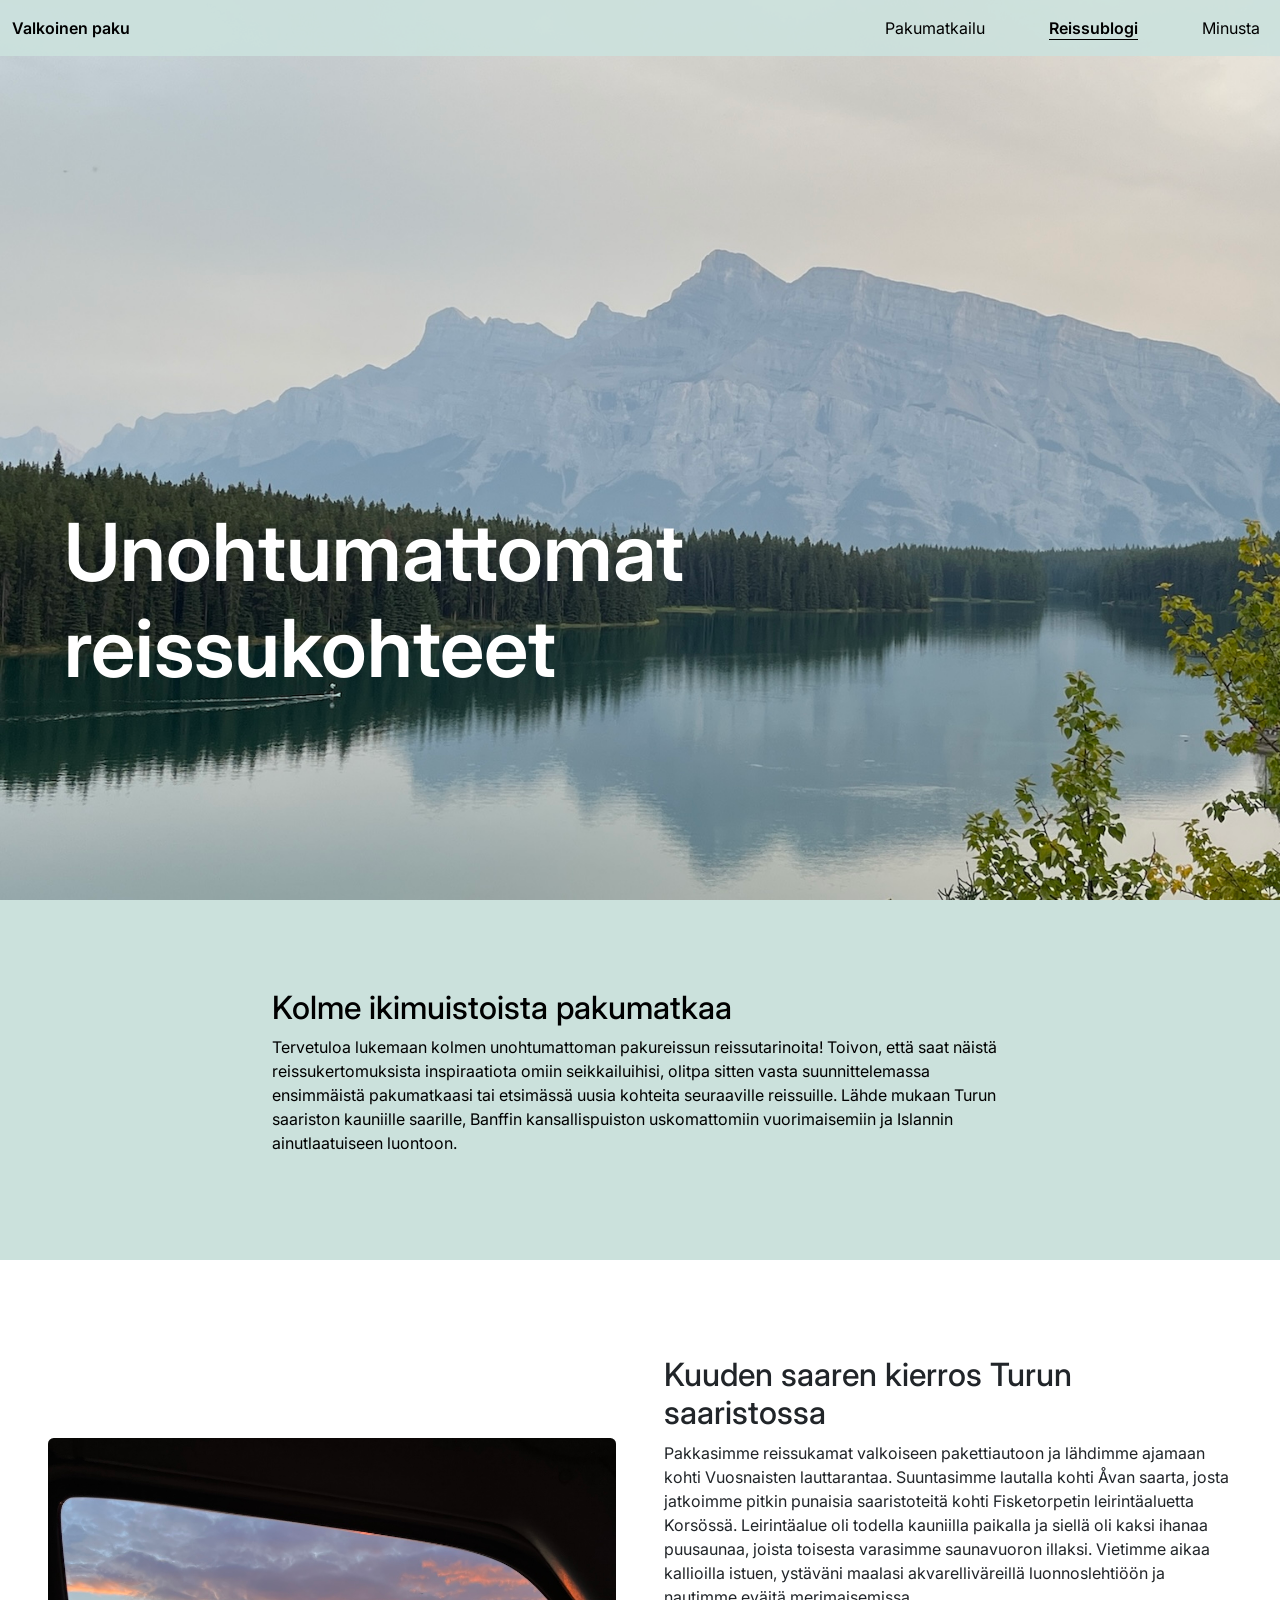
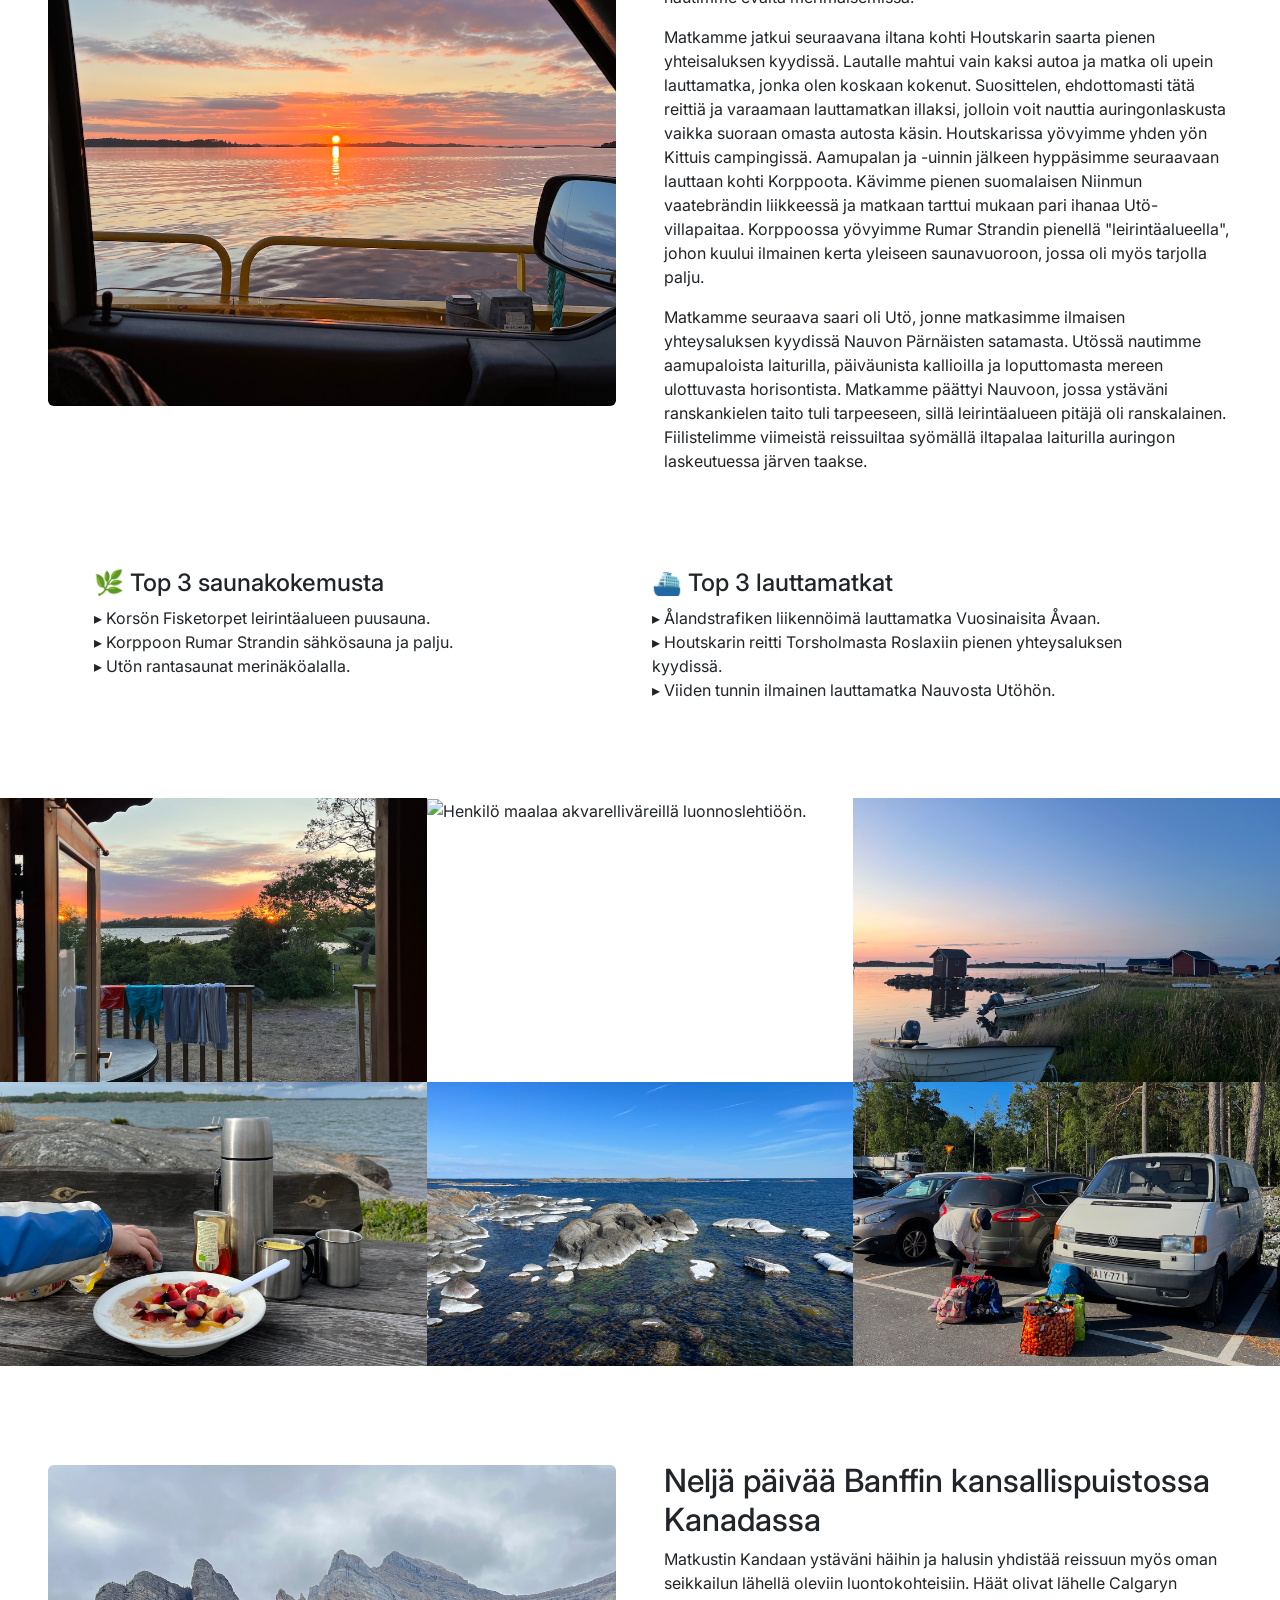
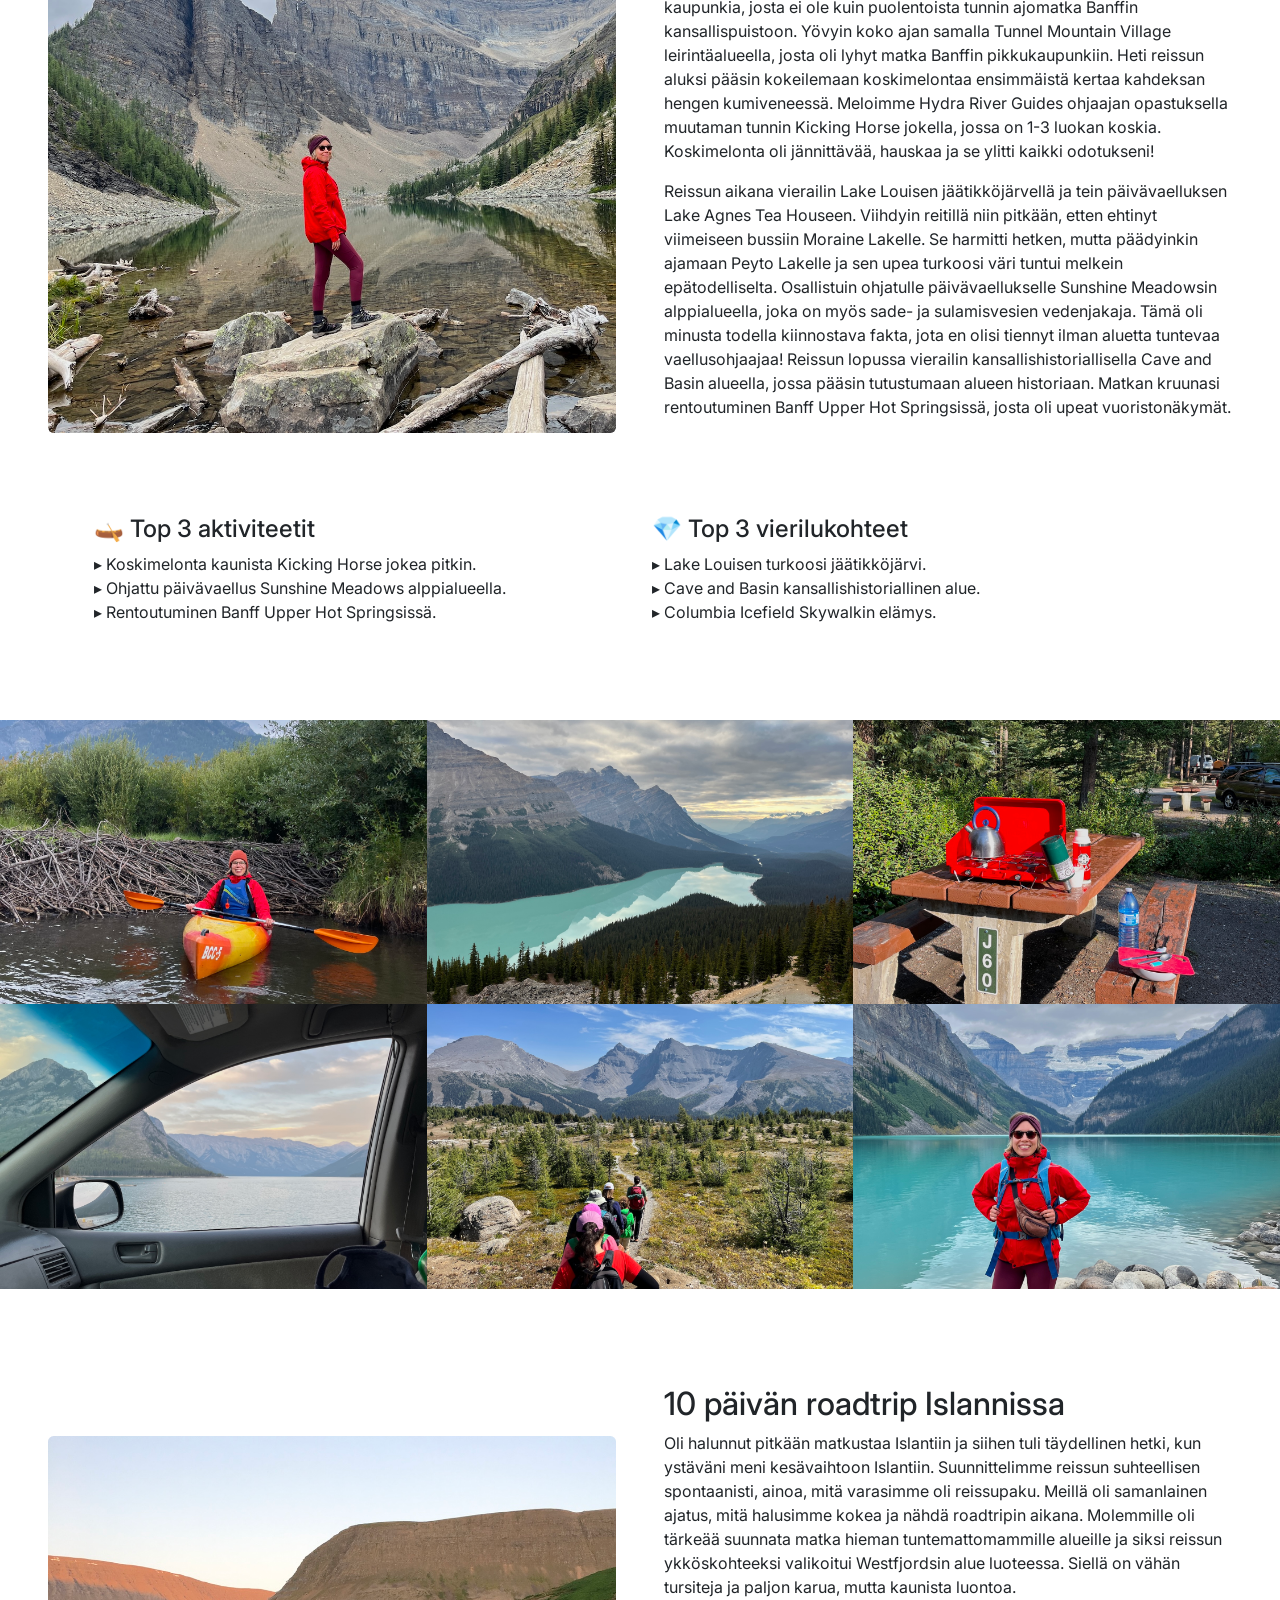
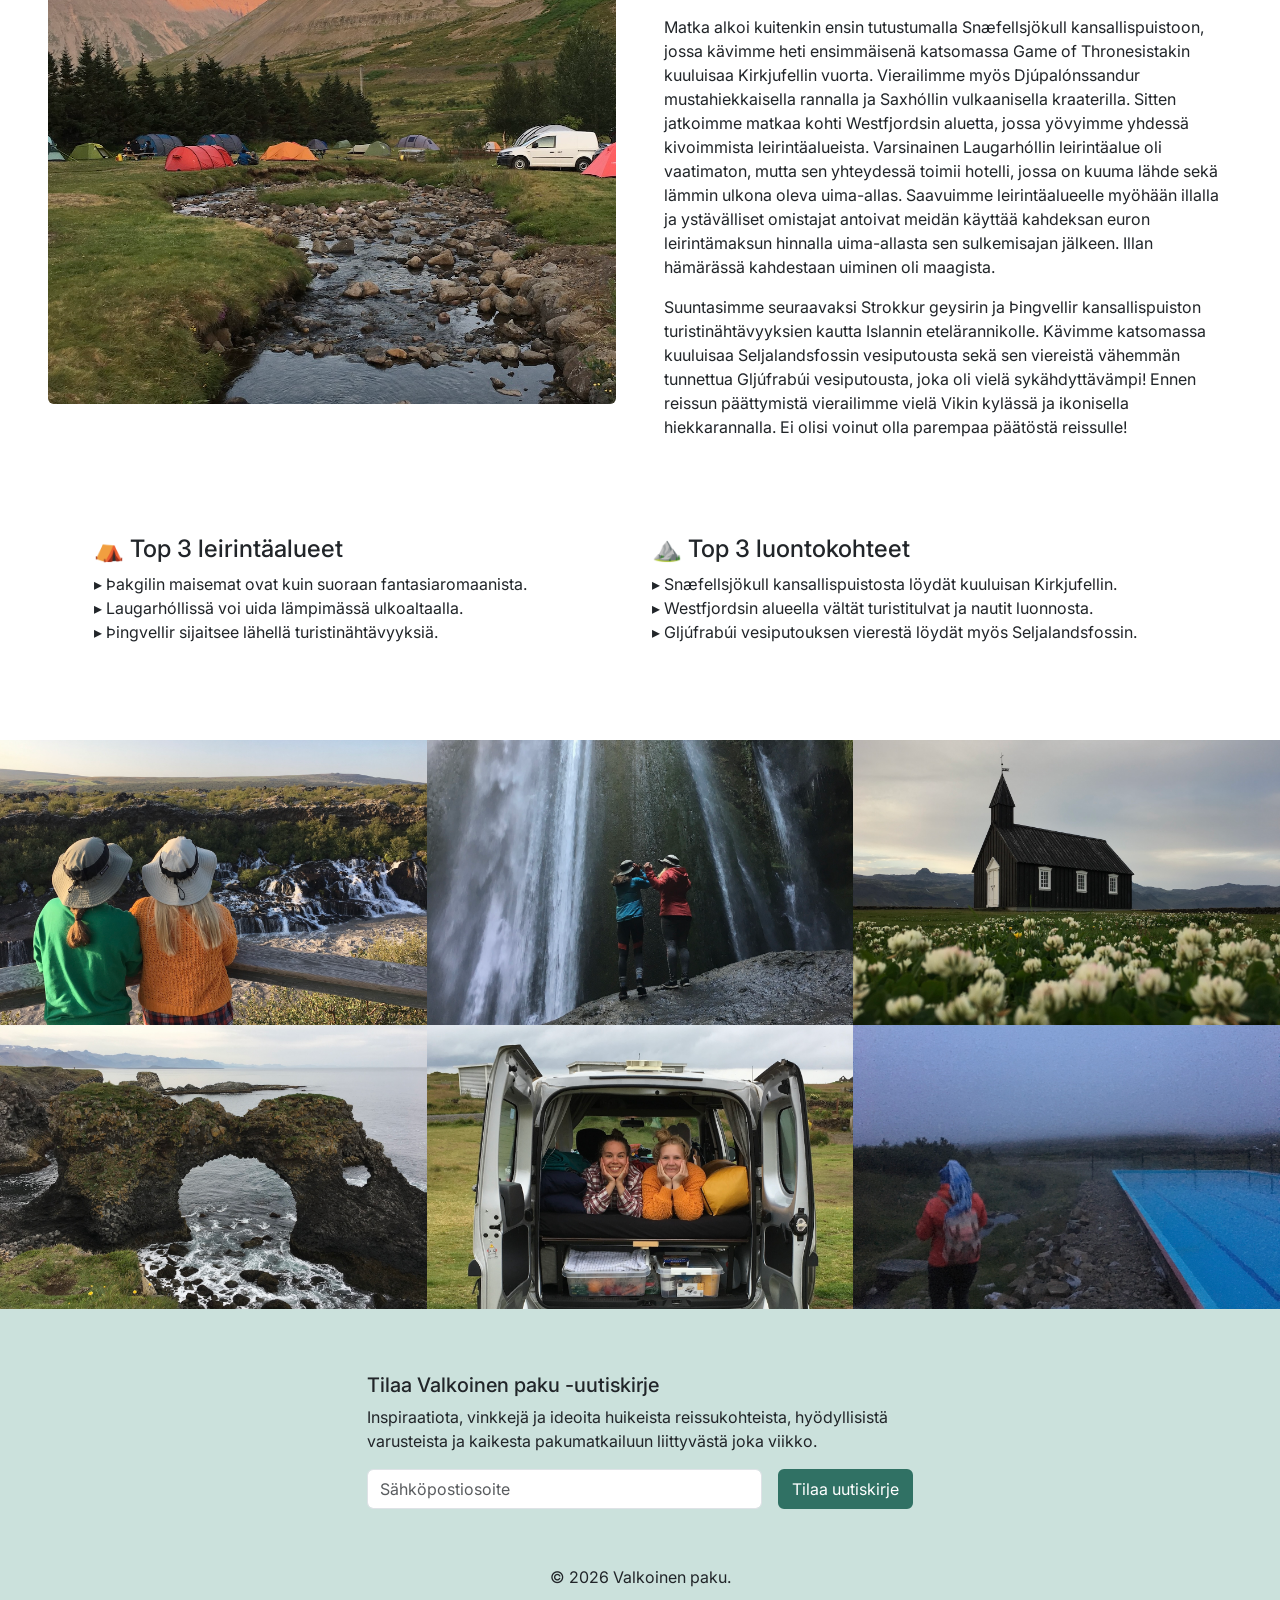
==== reissublogi.html @ 9f878c2d "Verkkosivuprojektin valmis versio." ====
<!doctype html>
<html lang="fi">
  <head>
    <meta charset="UTF-8" />
    <meta name="viewport" content="width=device-width, initial-scale=1.0" />
    <title>Valkoinen paku</title>
    <link
      href="https://cdn.jsdelivr.net/npm/bootstrap@5.3.8/dist/css/bootstrap.min.css"
      rel="stylesheet"
      integrity="sha384-sRIl4kxILFvY47J16cr9ZwB07vP4J8+LH7qKQnuqkuIAvNWLzeN8tE5YBujZqJLB"
      crossorigin="anonymous"
    />
    <link rel="preconnect" href="https://fonts.googleapis.com" />
    <link rel="preconnect" href="https://fonts.gstatic.com" crossorigin />
    <link
      href="https://fonts.googleapis.com/css2?family=Inter:ital,opsz,wght@0,14..32,100..900;1,14..32,100..900&display=swap"
      rel="stylesheet"
    />
    <link rel="stylesheet" href="./styles/styles.css" />
  </head>
  <body>
    <header class="hero-reissublogi">
      <!-------------------------- Navigation -------------------------->
      <nav class="navbar navbar-expand-md fixed-top">
        <div class="container-fluid">
          <a class="navbar-brand" href="./index.html">Valkoinen paku</a>
          <button
            class="navbar-toggler border-0 p-0"
            type="button"
            data-bs-toggle="collapse"
            data-bs-target="#navbarSupportedContent"
            aria-controls="navbarSupportedContent"
            aria-expanded="false"
            aria-label="Toggle navigation"
          >
            <span class="navbar-toggler-icon"></span>
          </button>
          <div class="collapse navbar-collapse" id="navbarSupportedContent">
            <ul
              class="navbar-nav ms-auto align-items-end mb-2 mb-lg-0 gap-md-5"
            >
              <li class="nav-item">
                <a class="nav-link" href="./pakumatkailu.html">Pakumatkailu</a>
              </li>
              <li class="nav-item">
                <a
                  class="nav-link active"
                  aria-current="page"
                  href="./reissublogi.html"
                  >Reissublogi</a
                >
              </li>
              <li class="nav-item">
                <a class="nav-link" href="./minusta.html">Minusta</a>
              </li>
            </ul>
          </div>
        </div>
      </nav>

      <!-------------------------- Hero text -------------------------->
      <h1 class="hero-text">
        Unohtumattomat <br />
        reissukohteet
      </h1>
    </header>
    <main>
      <!-------------------------- Kolme ikimuistoista pakumatkaa -------------------------->
      <section
        class="reissublogi-pakumatkat d-flex align-items-center text-left mb-5"
      >
        <div class="container">
          <div class="row">
            <div class="col-12 col-md-10 col-lg-8 mx-auto">
              <h2>Kolme ikimuistoista pakumatkaa</h2>
              <p>
                Tervetuloa lukemaan kolmen unohtumattoman pakureissun
                reissutarinoita! Toivon, että saat näistä reissukertomuksista
                inspiraatiota omiin seikkailuihisi, olitpa sitten vasta
                suunnittelemassa ensimmäistä pakumatkaasi tai etsimässä uusia
                kohteita seuraaville reissuille. Lähde mukaan Turun saariston
                kauniille saarille, Banffin kansallispuiston uskomattomiin
                vuorimaisemiin ja Islannin ainutlaatuiseen luontoon.
              </p>
            </div>
          </div>
        </div>
      </section>
      <!-------------------------- Turun saaristo kuva & teksti -------------------------->
      <section class="reissublogi-suomi">
        <div class="container-fluid pt-5 ps-5 pe-5">
          <div class="row align-items-center g-3 g-md-5">
            <div class="col-12 col-lg-6">
              <img
                src="./images/Card_Turun_saaristo.JPG"
                class="img-fluid img-vh"
                alt="Auringonlasku merimaisemaan lautalla olevan auton ikkunasta."
              />
            </div>
            <div class="col-12 col-lg-6">
              <h2>Kuuden saaren kierros Turun saaristossa</h2>
              <p>
                Pakkasimme reissukamat valkoiseen pakettiautoon ja lähdimme
                ajamaan kohti Vuosnaisten lauttarantaa. Suuntasimme lautalla
                kohti Åvan saarta, josta jatkoimme pitkin punaisia saaristoteitä
                kohti Fisketorpetin leirintäaluetta Korsössä. Leirintäalue oli
                todella kauniilla paikalla ja siellä oli kaksi ihanaa puusaunaa,
                joista toisesta varasimme saunavuoron illaksi. Vietimme aikaa
                kallioilla istuen, ystäväni maalasi akvarelliväreillä
                luonnoslehtiöön ja nautimme eväitä merimaisemissa.
              </p>
              <p>
                Matkamme jatkui seuraavana iltana kohti Houtskarin saarta pienen
                yhteisaluksen kyydissä. Lautalle mahtui vain kaksi autoa ja
                matka oli upein lauttamatka, jonka olen koskaan kokenut.
                Suosittelen, ehdottomasti tätä reittiä ja varaamaan lauttamatkan
                illaksi, jolloin voit nauttia auringonlaskusta vaikka suoraan
                omasta autosta käsin. Houtskarissa yövyimme yhden yön Kittuis
                campingissä. Aamupalan ja -uinnin jälkeen hyppäsimme seuraavaan
                lauttaan kohti Korppoota. Kävimme pienen suomalaisen Niinmun
                vaatebrändin liikkeessä ja matkaan tarttui mukaan pari ihanaa
                Utö-villapaitaa. Korppoossa yövyimme Rumar Strandin pienellä
                "leirintäalueella", johon kuului ilmainen kerta yleiseen
                saunavuoroon, jossa oli myös tarjolla palju.
              </p>
              <p>
                Matkamme seuraava saari oli Utö, jonne matkasimme ilmaisen
                yhteysaluksen kyydissä Nauvon Pärnäisten satamasta. Utössä
                nautimme aamupaloista laiturilla, päiväunista kallioilla ja
                loputtomasta mereen ulottuvasta horisontista. Matkamme päättyi
                Nauvoon, jossa ystäväni ranskankielen taito tuli tarpeeseen,
                sillä leirintäalueen pitäjä oli ranskalainen. Fiilistelimme
                viimeistä reissuiltaa syömällä iltapalaa laiturilla auringon
                laskeutuessa järven taakse.
              </p>
            </div>
          </div>
        </div>
        <!-------------------------- Turun saaristo lista -------------------------->
        <div class="container reissublogi-lista-osio">
          <div class="row align-items-start text-left mx-auto">
            <div class="col-12 col-md-6">
              <h4>🌿 Top 3 saunakokemusta</h4>
              <ul class="reissublogi-lista">
                <li>▸ Korsön Fisketorpet leirintäalueen puusauna.</li>
                <li>▸ Korppoon Rumar Strandin sähkösauna ja palju.</li>
                <li>▸ Utön rantasaunat merinäköalalla.</li>
              </ul>
            </div>
            <div class="col-12 col-md-6">
              <h4>⛴️ Top 3 lauttamatkat</h4>
              <ul class="reissublogi-lista">
                <li>
                  ▸ Ålandstrafiken liikennöimä lauttamatka Vuosinaisita Åvaan.
                </li>
                <li>
                  ▸ Houtskarin reitti Torsholmasta Roslaxiin pienen
                  yhteysaluksen kyydissä.
                </li>
                <li>▸ Viiden tunnin ilmainen lauttamatka Nauvosta Utöhön.</li>
              </ul>
            </div>
          </div>
        </div>
        <!-------------------------- Turun saaristo kuvagalleria -------------------------->
        <div class="container-fluid p-0 pb-5">
          <div class="row g-0">
            <div class="col-12 col-md-4">
              <img
                src="./images/Saaristo_kuvagalleria_1.JPG"
                class="img-fluid img-gallery-img"
                alt="Avoimesta oviaukosta näkyy auringonlasku saaristomaisemaan."
              />
            </div>
            <div class="col-12 col-md-4">
              <img
                src="./images/Saaristo_kuvagalleria_2.JPG"
                class="img-fluid img-gallery-img"
                alt="Henkilö maalaa akvarelliväreillä luonnoslehtiöön."
              />
            </div>
            <div class="col-12 col-md-4">
              <img
                src="./images/Saaristo_kuvagalleria_3.JPG"
                class="img-fluid img-gallery-img"
                alt="Saaristomaisema auringonlaskun aikaan."
              />
            </div>
            <div class="col-12 col-md-4">
              <img
                src="./images/Saaristo_kuvagalleria_4.JPG"
                class="img-fluid img-gallery-img"
                alt="Eväät puisella ulkopöydällä, taustalla merimaisema."
              />
            </div>
            <div class="col-12 col-md-4">
              <img
                src="./images/Saaristo_kuvagalleria_5.JPG"
                class="img-fluid img-gallery-img"
                alt="Kallioinen saairiston rannikko."
              />
            </div>
            <div class="col-12 col-md-4">
              <img
                src="./images/Saaristo_kuvagalleria_6.JPG"
                class="img-fluid img-gallery-img"
                alt="Henkilö matkatavaroiden kanssa pakettiauton edessä."
              />
            </div>
          </div>
        </div>
      </section>

      <!-------------------------- Kanada kuva & teksti -------------------------->
      <section class="reissublogi-kanada">
        <div class="container-fluid pt-5 ps-5 pe-5">
          <div class="row align-items-center g-3 g-md-5">
            <div class="col-12 col-lg-6">
              <img
                src="./images/Card_Kanada.JPG"
                class="img-fluid img-vh"
                alt="Henkilö seisoo kivellä vuorijärven rannalla."
              />
            </div>
            <div class="col-12 col-lg-6">
              <h2>Neljä päivää Banffin kansallispuistossa Kanadassa</h2>
              <p>
                Matkustin Kandaan ystäväni häihin ja halusin yhdistää reissuun
                myös oman seikkailun lähellä oleviin luontokohteisiin. Häät
                olivat lähelle Calgaryn kaupunkia, josta ei ole kuin
                puolentoista tunnin ajomatka Banffin kansallispuistoon. Yövyin
                koko ajan samalla Tunnel Mountain Village leirintäalueella,
                josta oli lyhyt matka Banffin pikkukaupunkiin. Heti reissun
                aluksi pääsin kokeilemaan koskimelontaa ensimmäistä kertaa
                kahdeksan hengen kumiveneessä. Meloimme Hydra River Guides
                ohjaajan opastuksella muutaman tunnin Kicking Horse jokella,
                jossa on 1-3 luokan koskia. Koskimelonta oli jännittävää,
                hauskaa ja se ylitti kaikki odotukseni!
              </p>
              <p>
                Reissun aikana vierailin Lake Louisen jäätikköjärvellä ja tein
                päivävaelluksen Lake Agnes Tea Houseen. Viihdyin reitillä niin
                pitkään, etten ehtinyt viimeiseen bussiin Moraine Lakelle. Se
                harmitti hetken, mutta päädyinkin ajamaan Peyto Lakelle ja sen
                upea turkoosi väri tuntui melkein epätodelliselta. Osallistuin
                ohjatulle päivävaellukselle Sunshine Meadowsin alppialueella,
                joka on myös sade- ja sulamisvesien vedenjakaja. Tämä oli
                minusta todella kiinnostava fakta, jota en olisi tiennyt ilman
                aluetta tuntevaa vaellusohjaajaa! Reissun lopussa vierailin
                kansallishistoriallisella Cave and Basin alueella, jossa pääsin
                tutustumaan alueen historiaan. Matkan kruunasi rentoutuminen
                Banff Upper Hot Springsissä, josta oli upeat vuoristonäkymät.
              </p>
            </div>
          </div>
        </div>
        <!-------------------------- Kanada lista -------------------------->
        <div class="container reissublogi-lista-osio">
          <div class="row align-items-start text-left mx-auto">
            <div class="col-12 col-md-6">
              <h4>🛶 Top 3 aktiviteetit</h4>
              <ul class="reissublogi-lista">
                <li>▸ Koskimelonta kaunista Kicking Horse jokea pitkin.</li>
                <li>▸ Ohjattu päivävaellus Sunshine Meadows alppialueella.</li>
                <li>▸ Rentoutuminen Banff Upper Hot Springsissä.</li>
              </ul>
            </div>
            <div class="col-12 col-md-6">
              <h4>💎 Top 3 vierilukohteet</h4>
              <ul class="reissublogi-lista">
                <li>▸ Lake Louisen turkoosi jäätikköjärvi.</li>
                <li>▸ Cave and Basin kansallishistoriallinen alue.</li>
                <li>▸ Columbia Icefield Skywalkin elämys.</li>
              </ul>
            </div>
          </div>
        </div>
        <!-------------------------- Kanada kuvagalleria -------------------------->
        <div class="container-fluid p-0 pb-5">
          <div class="row g-0">
            <div class="col-12 col-md-4">
              <img
                src="./images/Kanada_kuvagalleria_1.jpeg"
                class="img-fluid img-gallery-img"
                alt="Henkilö hymyilee ja istuu kajakissa, taustalla pato."
              />
            </div>
            <div class="col-12 col-md-4">
              <img
                src="./images/Kanada_kuvagalleria_2.JPG"
                class="img-fluid img-gallery-img"
                alt="Maisema Peyto Lake jäätikköjärvestä."
              />
            </div>
            <div class="col-12 col-md-4">
              <img
                src="./images/Kanada_kuvagalleria_3.JPG"
                class="img-fluid img-gallery-img"
                alt="Punainen retkikeitin leiripöydällä metsäisellä leirintäalueella."
              />
            </div>
            <div class="col-12 col-md-4">
              <img
                src="./images/Kanada_kuvagalleria_4.JPG"
                class="img-fluid img-gallery-img"
                alt="Vuoristoinen järvimaisema auton ikkunasta."
              />
            </div>
            <div class="col-12 col-md-4">
              <img
                src="./images/Kanada_kuvagalleria_5.JPG"
                class="img-fluid img-gallery-img"
                alt="Vaellusryhmä kävelee vuoristopolulla, taustalla vuorimaisema."
              />
            </div>
            <div class="col-12 col-md-4">
              <img
                src="./images/Kanada_kuvagalleria_6.JPG"
                class="img-fluid img-gallery-img"
                alt="Henkilö hymyilee ja seisoo turkoosin vuorijärven rannalla."
              />
            </div>
          </div>
        </div>
      </section>

      <!-------------------------- Islanti kuva & teksti -------------------------->
      <section class="reissublogi-islanti">
        <div class="container-fluid pt-5 ps-5 pe-5">
          <div class="row align-items-center g-3 g-md-5">
            <div class="col-12 col-lg-6">
              <img
                src="./images/Card_Islanti.JPG"
                class="img-fluid img-vh"
                alt="Leirintäalue vuorilaaksossa, jossa virtaa kivinen puro."
              />
            </div>
            <div class="col-12 col-lg-6">
              <h2>10 päivän roadtrip Islannissa</h2>
              <p>
                Oli halunnut pitkään matkustaa Islantiin ja siihen tuli
                täydellinen hetki, kun ystäväni meni kesävaihtoon Islantiin.
                Suunnittelimme reissun suhteellisen spontaanisti, ainoa, mitä
                varasimme oli reissupaku. Meillä oli samanlainen ajatus, mitä
                halusimme kokea ja nähdä roadtripin aikana. Molemmille oli
                tärkeää suunnata matka hieman tuntemattomammille alueille ja
                siksi reissun ykköskohteeksi valikoitui Westfjordsin alue
                luoteessa. Siellä on vähän tursiteja ja paljon karua, mutta
                kaunista luontoa.
              </p>
              <p>
                Matka alkoi kuitenkin ensin tutustumalla Snæfellsjökull
                kansallispuistoon, jossa kävimme heti ensimmäisenä katsomassa
                Game of Thronesistakin kuuluisaa Kirkjufellin vuorta.
                Vierailimme myös Djúpalónssandur mustahiekkaisella rannalla ja
                Saxhóllin vulkaanisella kraaterilla. Sitten jatkoimme matkaa
                kohti Westfjordsin aluetta, jossa yövyimme yhdessä kivoimmista
                leirintäalueista. Varsinainen Laugarhóllin leirintäalue oli
                vaatimaton, mutta sen yhteydessä toimii hotelli, jossa on kuuma
                lähde sekä lämmin ulkona oleva uima-allas. Saavuimme
                leirintäalueelle myöhään illalla ja ystävälliset omistajat
                antoivat meidän käyttää kahdeksan euron leirintämaksun hinnalla
                uima-allasta sen sulkemisajan jälkeen. Illan hämärässä
                kahdestaan uiminen oli maagista.
              </p>
              <p>
                Suuntasimme seuraavaksi Strokkur geysirin ja Þingvellir
                kansallispuiston turistinähtävyyksien kautta Islannin
                etelärannikolle. Kävimme katsomassa kuuluisaa Seljalandsfossin
                vesiputousta sekä sen viereistä vähemmän tunnettua Gljúfrabúi
                vesiputousta, joka oli vielä sykähdyttävämpi! Ennen reissun
                päättymistä vierailimme vielä Vikin kylässä ja ikonisella
                hiekkarannalla. Ei olisi voinut olla parempaa päätöstä
                reissulle!
              </p>
            </div>
          </div>
        </div>
        <!-------------------------- Islanti lista -------------------------->
        <div class="container reissublogi-lista-osio">
          <div class="row align-items-start text-left mx-auto">
            <div class="col-12 col-md-6">
              <h4>⛺️ Top 3 leirintäalueet</h4>
              <ul class="reissublogi-lista">
                <li>
                  ▸ Þakgilin maisemat ovat kuin suoraan fantasiaromaanista.
                </li>
                <li>▸ Laugarhóllissä voi uida lämpimässä ulkoaltaalla.</li>
                <li>▸ Þingvellir sijaitsee lähellä turistinähtävyyksiä.</li>
              </ul>
            </div>
            <div class="col-12 col-md-6">
              <h4>⛰️ Top 3 luontokohteet</h4>
              <ul class="reissublogi-lista">
                <li>
                  ▸ Snæfellsjökull kansallispuistosta löydät kuuluisan
                  Kirkjufellin.
                </li>
                <li>
                  ▸ Westfjordsin alueella vältät turistitulvat ja nautit
                  luonnosta.
                </li>
                <li>
                  ▸ Gljúfrabúi vesiputouksen vierestä löydät myös
                  Seljalandsfossin.
                </li>
              </ul>
            </div>
          </div>
        </div>
        <!-------------------------- Islanti kuvagalleria -------------------------->
        <div class="container-fluid p-0">
          <div class="row g-0">
            <div class="col-12 col-md-4">
              <img
                src="./images/Islanti_kuvagalleria_1.JPG"
                class="img-fluid img-gallery-img"
                alt="Kaksi henkilöä lierihatut päässään, taustalla vesiputous."
              />
            </div>
            <div class="col-12 col-md-4">
              <img
                src="./images/Islanti_kuvagalleria_2.JPG"
                class="img-fluid img-gallery-img"
                alt="Kaksi henkilöä seisovat lierihatut päässään vesiputouksen edessä."
              />
            </div>
            <div class="col-12 col-md-4">
              <img
                src="./images/Islanti_kuvagalleria_3.JPG"
                class="img-fluid img-gallery-img"
                alt="Musta kirkko kukkaniityn keskellä."
              />
            </div>
            <div class="col-12 col-md-4">
              <img
                src="./images/Islanti_kuvagalleria_4.JPG"
                class="img-fluid img-gallery-img"
                alt="Kivikaari meren rannalla."
              />
            </div>
            <div class="col-12 col-md-4">
              <img
                src="./images/Islanti_kuvagalleria_5.JPG"
                class="img-fluid img-gallery-img"
                alt="Kaksi henkilöä makaavat pakettiautossa ja hymyilevät pakettiauton auki olevasta takaovesta."
              />
            </div>
            <div class="col-12 col-md-4">
              <img
                src="./images/Islanti_kuvagalleria_6.JPG"
                class="img-fluid img-gallery-img"
                alt="Henkilö kävelee hämärässä maisemassa uima-altaan vieressä reppu selässä ja pyyhe päässä."
              />
            </div>
          </div>
        </div>
      </section>
    </main>
    <!-------------------------- Footer -------------------------->
    <footer>
      <div class="container">
        <div class="row">
          <div class="col-10 col-md-8 col-lg-6 mx-auto">
            <form>
              <div>
                <h5>Tilaa Valkoinen paku -uutiskirje</h5>
                <p>
                  Inspiraatiota, vinkkejä ja ideoita huikeista reissukohteista,
                  hyödyllisistä varusteista ja kaikesta pakumatkailuun
                  liittyvästä joka viikko.
                </p>
                <label for="newsletter-email" class="visually-hidden">
                  Sähköpostiosoite
                </label>
                <div class="d-flex flex-column flex-sm-row gap-3 pb-5">
                  <input
                    type="email"
                    class="form-control"
                    id="newsletter-email"
                    placeholder="Sähköpostiosoite"
                  />
                  <button type="submit" class="btn btn-success flex-shrink-0">
                    Tilaa uutiskirje
                  </button>
                </div>
              </div>
            </form>
          </div>
        </div>
      </div>
      <p class="text-center pt-2">© 2026 Valkoinen paku.</p>
    </footer>
    <script
      src="https://cdn.jsdelivr.net/npm/bootstrap@5.3.8/dist/js/bootstrap.bundle.min.js"
      integrity="sha384-FKyoEForCGlyvwx9Hj09JcYn3nv7wiPVlz7YYwJrWVcXK/BmnVDxM+D2scQbITxI"
      crossorigin="anonymous"
    ></script>
  </body>
</html>
---- styles/styles.css ----
/* Koko sivun tyyliasetukset */
body {
    margin: 0;
    font-family: "Inter", Helvetica, sans-serif;
}

/* h1 fontin paksuus */
h1 {
    font-weight: 600;
}

/* Isompi h2 */
.h2-big {
    font-size: clamp(2rem, 5vw, 3rem);
}

/* Navigaation tyyliasetukset */
.navbar {
    background-color: rgba(203, 225, 221, 0.9);
}

/* Navigaation linkkien tyyliasetukset, kun linkin päälle viedään hiiri */
.nav-link:hover {
    text-decoration: underline;
    text-underline-offset: 0.3rem;
}

/* Navigaation linkkien tyyliasetukset, kun sivu on aktiivinen */
.nav-link.active {
    text-decoration: underline;
    text-underline-offset: 0.3rem;
    font-weight: 600;
}

/* Navigaation linkkien ja "brändin" tyyliasetukset */
.nav-link, .navbar-brand {
    color: black;
    font-size: 1rem;
}

/* Navigaation "brändin" tyyliasetukset */
.navbar-brand {
    font-weight: 600;
}

/* Navigaation hampurilaisvalikon reunat pois, kun sitä klikataan */
.navbar-toggler:focus {
    box-shadow: none;
}

/* Etusivun hero-bannerien tyyliasetukset */
.hero-etusivu {
    position: relative;
    background-image: url("../images/Hero_Etusivu.JPG");
    background-size: cover;
    background-position: center;
    height: 100vh;
    color: white;
}

/* Pakumatkailun hero-bannerien tyyliasetukset */
.hero-pakumatkailu {
    position: relative;
    background-image: url("../images/Hero_Pakumatkailu.JPG");
    background-size: cover;
    background-position: center;
    height: 100vh;
    color: white;
}

/* Reissublogin hero-bannerien tyyliasetukset */
.hero-reissublogi {
    position: relative;
    background-image: url("../images/Hero_Reissublogi.JPG");
    background-size: cover;
    background-position: center;
    height: 100vh;
    color: white;
}

/* Minusta hero-bannerien tyyliasetukset */
.hero-minusta {
    position: relative;
    background-image: url("../images/Hero_Minusta.JPG");
    background-size: cover;
    background-position: center;
    height: 100vh;
    color: white;
}

/* Hero-bannerien h1 tyyliasetukset */
.hero-text {
    position: absolute;
    top: 56%;
    left: 5%;
    font-size: clamp(3.5rem, 7vw, 5rem);
}

/* Etusivun pakumatkailu-osion tyyliasetukset */
.etusivu-pakumatkailu {
    margin-top: 5rem;
}

/* Etusivun ja pakumatkailu sivun reissublogi-osion tyyliasetukset */
.etusivu-reissublogi, .pakumatkailu-reissublogi {
    margin-top: 5rem;
    margin-bottom: 5rem;
}

/* Etusivun minusta -osion tyyliasetukset */
.etusivu-minusta {
    position: relative;
    background-image: url("../images/Hero_Minusta.JPG");
    background-size: cover;
    background-position: center;
    height: 75vh;
    color: white;
}

/* Etusivun minusta-osion tekstisisällön tyyliasetukset */
.etusivu-minusta-text {
    position: absolute;
    top: 50%;
    left: 5%;
}

/* Pakumatkailu sivun vapaus, seikkailu ja spontaanius-osion tyyliasetukset */
.pakumatkailu-vapaus {
    position: relative;
    background-color: #CBE1DC;
    background-size: cover;
    background-position: center;
    height: 40vh;
    color: black;
    margin-bottom: 5rem;
}

/* Pakumatkailu sivun vapaus, seikkailu ja spontaanius-osion tyyliasetukset */
.minusta-seikkailukaveri {
    position: relative;
    background-color: #CBE1DC;
    background-size: cover;
    background-position: center;
    height: 40vh;
    color: black;
    margin-bottom: 5rem;
}

/* Minusta sivun ota yhteytta-osion marginaalit */
.minusta-ota-yhteytta {
    margin-top: 5rem;
    margin-bottom: 5rem;
}

/* Reissublogi sivun hero-kuvan jälkeisen osion tyyliasetukset */
.reissublogi-pakumatkat {
    position: relative;
    background-color: #CBE1DC;
    background-size: cover;
    background-position: center;
    height: 40vh;
    color: black;
}

/* Reissublogi ja Pakumatkailu sivujen lista osioiden marginaalit */
.reissublogi-lista-osio {
    margin-top: 5rem;
    margin-bottom: 5rem;
}

/* Reissublogi ja Pakumatkailu sivujen listojen tyyliasetukset */
.reissublogi-lista {
    list-style: none;
    padding-left: 0;
}

/* Primary painikkeessa mustat reunat ja teksti */
.btn-primary {
    background-color: transparent;
    color: black;
    border: 2px solid black;
}

/* Primary painike muuttuu hiiren ollessa sen päällä: taustaväri sinivihreä ja teksti valkoinen */
.btn-primary:hover, .btn-primary:not(:disabled):not(.disabled):active {
    background-color: #307164;
    color: white;
    border: 2px solid #307164;
}

/* Secondary painikkeessa valkoiset reunat ja teksti */
.btn-secondary {
    background-color: #307164;
    color: white;
    border: 2px solid #307164;
}

/* Secondary painike muuttuu hiiren ollessa sen päällä: taustaväri sinivihreä ja teksti valkoinen */
.btn-secondary:hover, .btn-secondary:not(:disabled):not(.disabled):active {
    background-color: transparent;
    color: white;
    border: 2px solid white;
}

/* Success painikkeessa sinivihreä taustaväri ja valkoinen teksti */
.btn-success {
    background-color: #307164;
    color: white;
    border: 2px solid #307164;
    
}

/* Success painike muuttuu hiiren ollessa sen päällä: taustaväri läpinäkyvä, reunat ja teksti musta */
.btn-success:hover, .btn-success:not(:disabled):not(.disabled):active {
    background-color: transparent;
    color: black;
    border: 2px solid black;
}

/* Pyöristetyt reunat yksittäisessä kuvassa */
.img-fluid {
    border-radius: 1%;
}

/* Kuvagallerian kuvien reunat suoriksi */
.img-gallery-img {
    border-radius: 0;
}

/* Minusta sivun kuvan korkeuden tyyliasetukset */
.img-vh {
    max-height: 70vh;
}

/* Kuvan leveys 100% */
.img-100 {
    width: 100%;
}

/* Koko Card-elementin tyyliasetukset */
.card {
    border: none;
}

/* Card-elementin kuvien tyyliasetukset */
.card-img-top {
    aspect-ratio: 1/1;
    object-fit: cover;
    border-radius: 1%;
}

/* Card-elementin tekstisisällön tyyliasetukset */
.card-body {
    padding: 1rem 0;
}

/* Ota yhteyttä -lomakkeen nimi, sähköposti ja numero kenttien tyyliasetukset */
.contact-form-input {
    border: none;
    border-bottom: 2px solid black;
    border-radius: 0;
    padding: 0.5rem 0;
    line-height: 1.5rem;
}

/* Ota yhteyttä -lomakkeen tekstikentän tyyliasetukset */
.contact-form-textarea {
    height: calc(42rem / 16);
    resize: vertical;
}

/* Footerin tyyliasetukset */
footer {
    background-color: #CBE1DC;
    padding-top: 4rem;
    padding-bottom: 0.1rem;
}
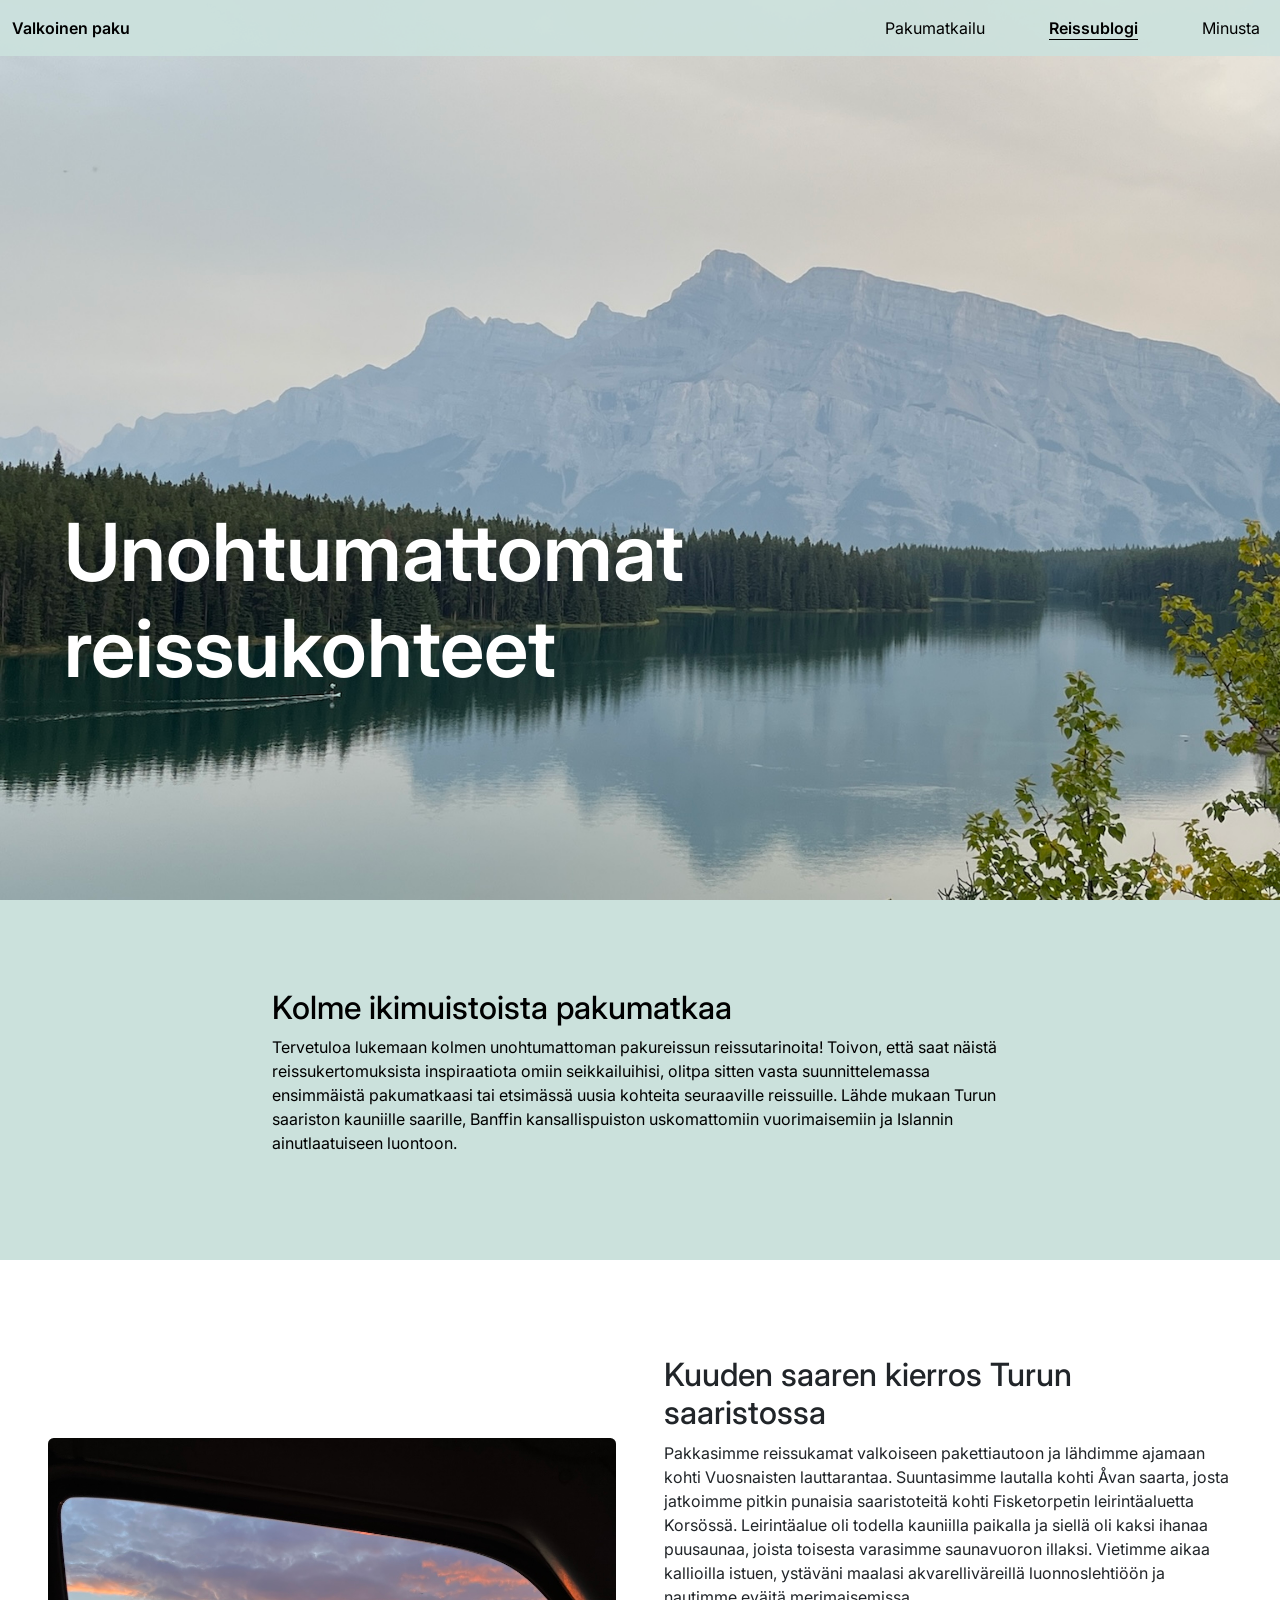
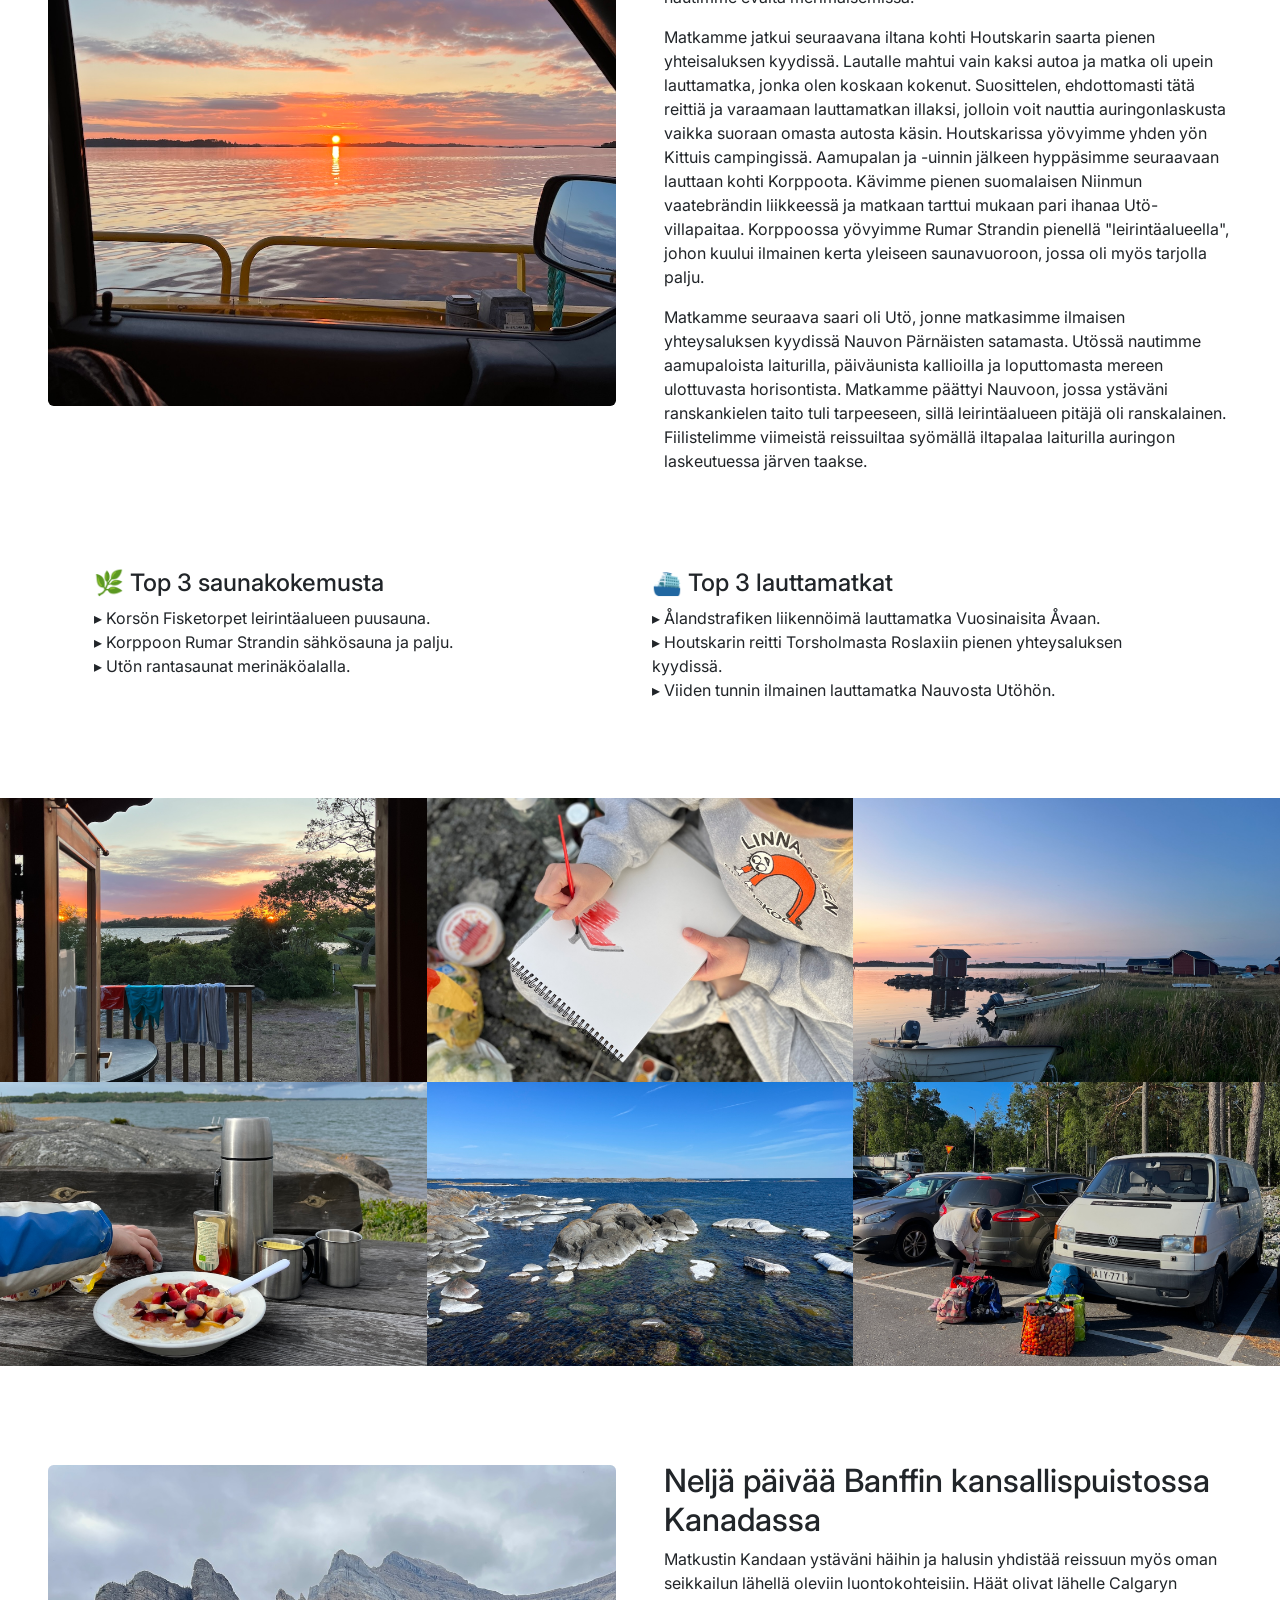
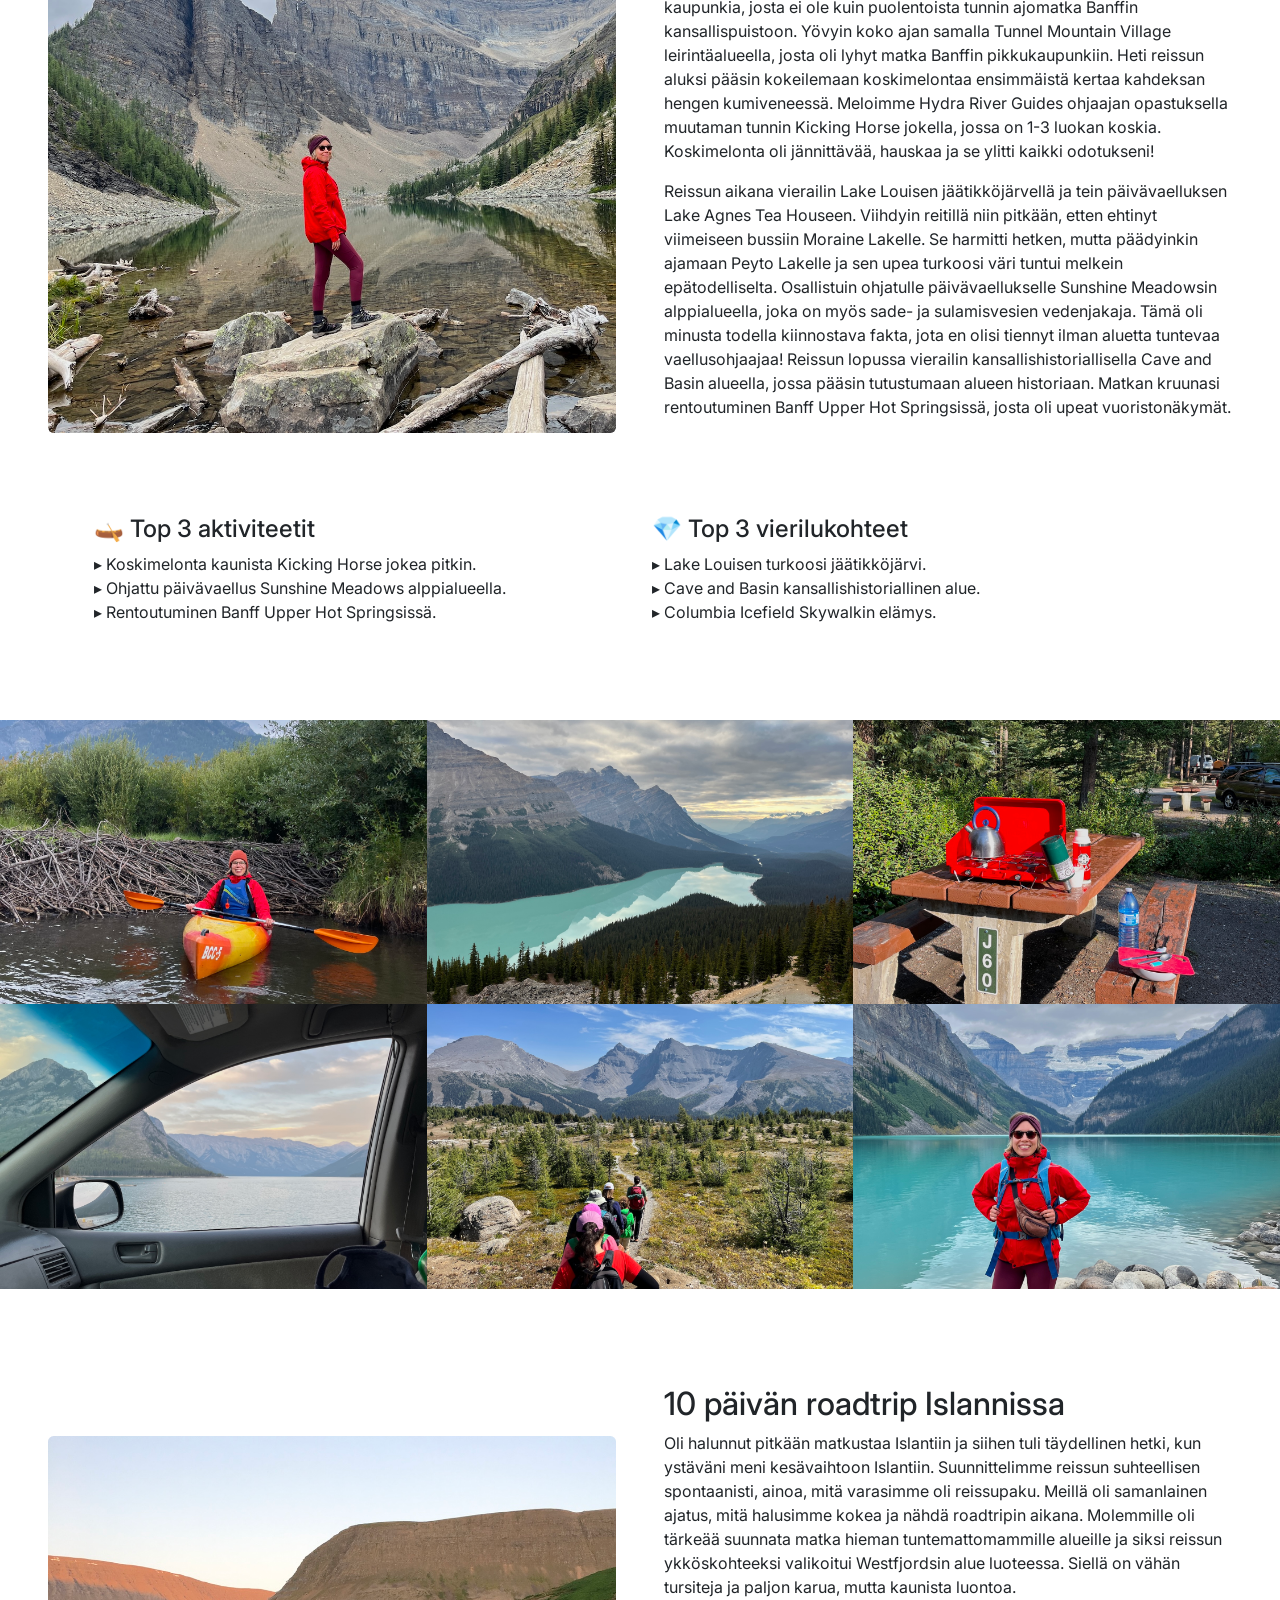
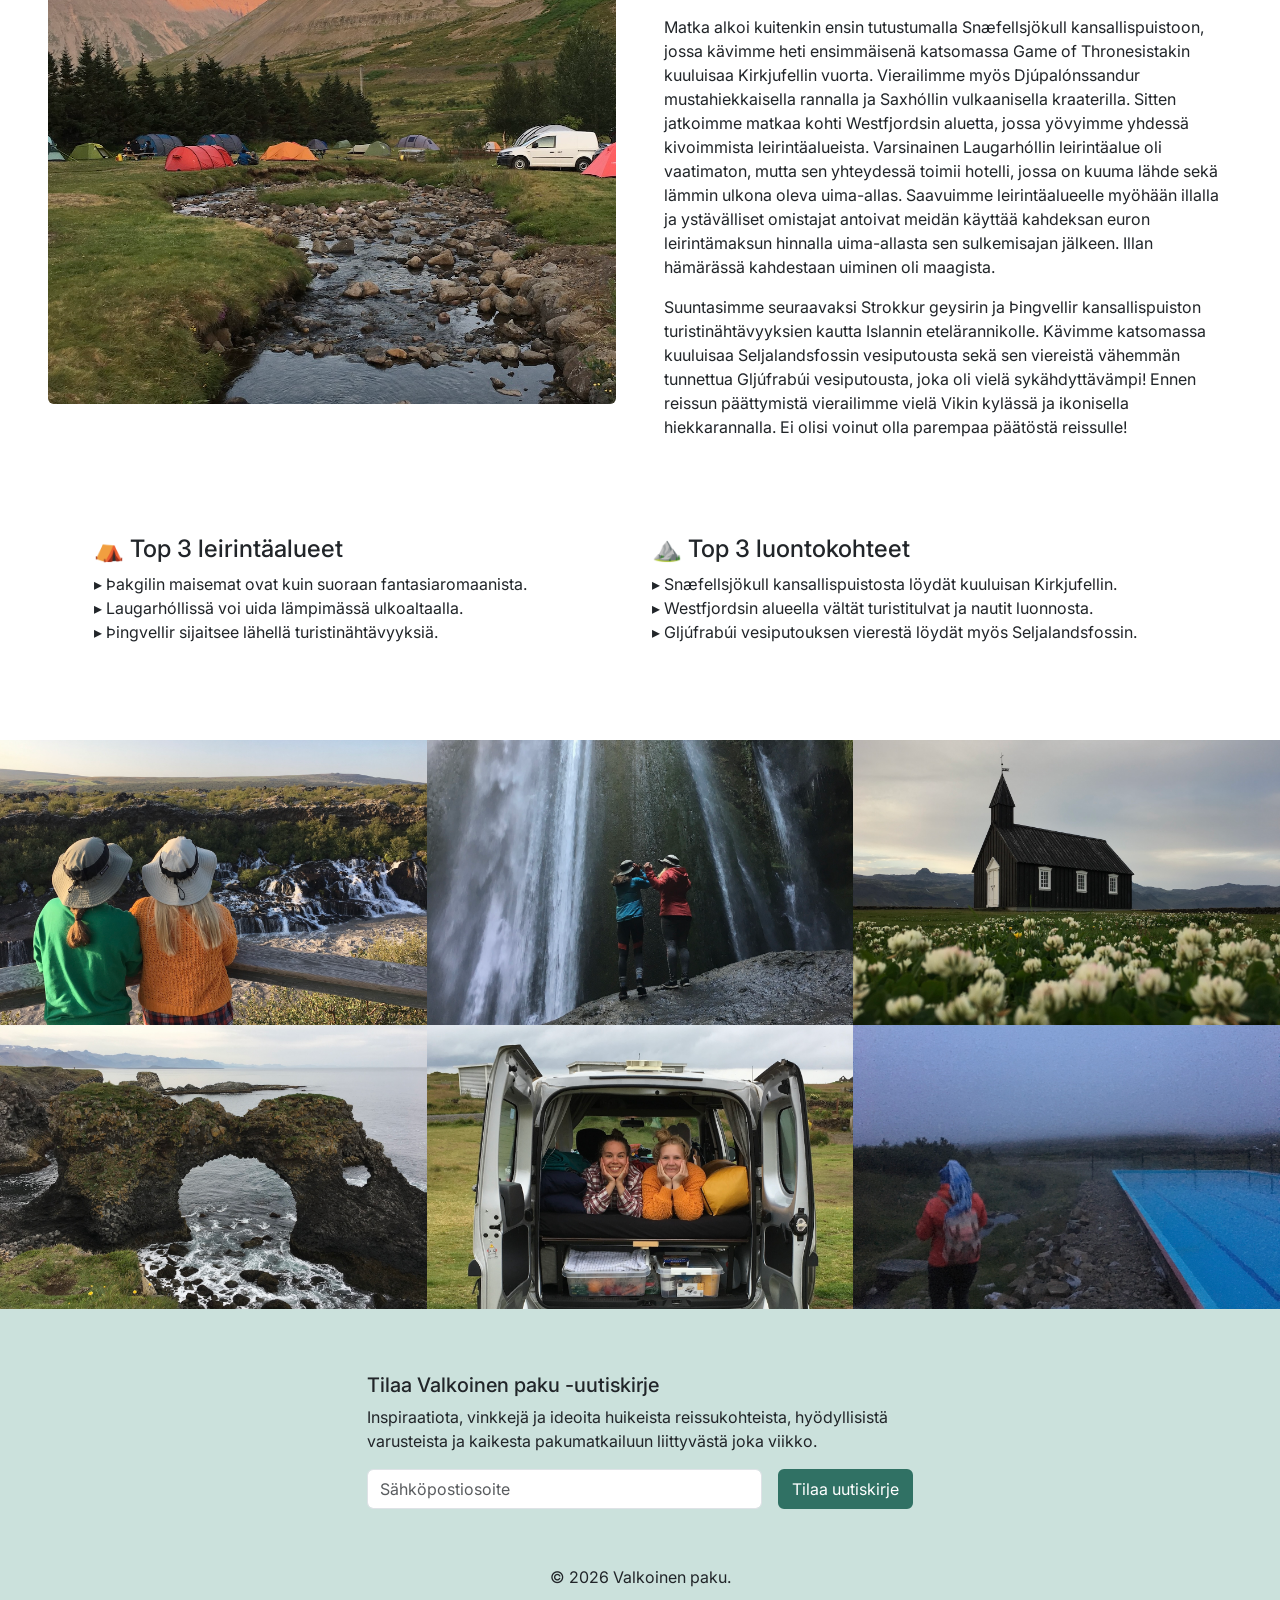
==== commit 51f66081: "Kuvagallerian puuttuva kuva korjattu." ====
--- a/reissublogi.html
+++ b/reissublogi.html
@@ -174,7 +174,7 @@
             </div>
             <div class="col-12 col-md-4">
               <img
-                src="./images/Saaristo_kuvagalleria_2.JPG"
+                src="./images/Saaristo_kuvagalleria_2.jpg"
                 class="img-fluid img-gallery-img"
                 alt="Henkilö maalaa akvarelliväreillä luonnoslehtiöön."
               />
